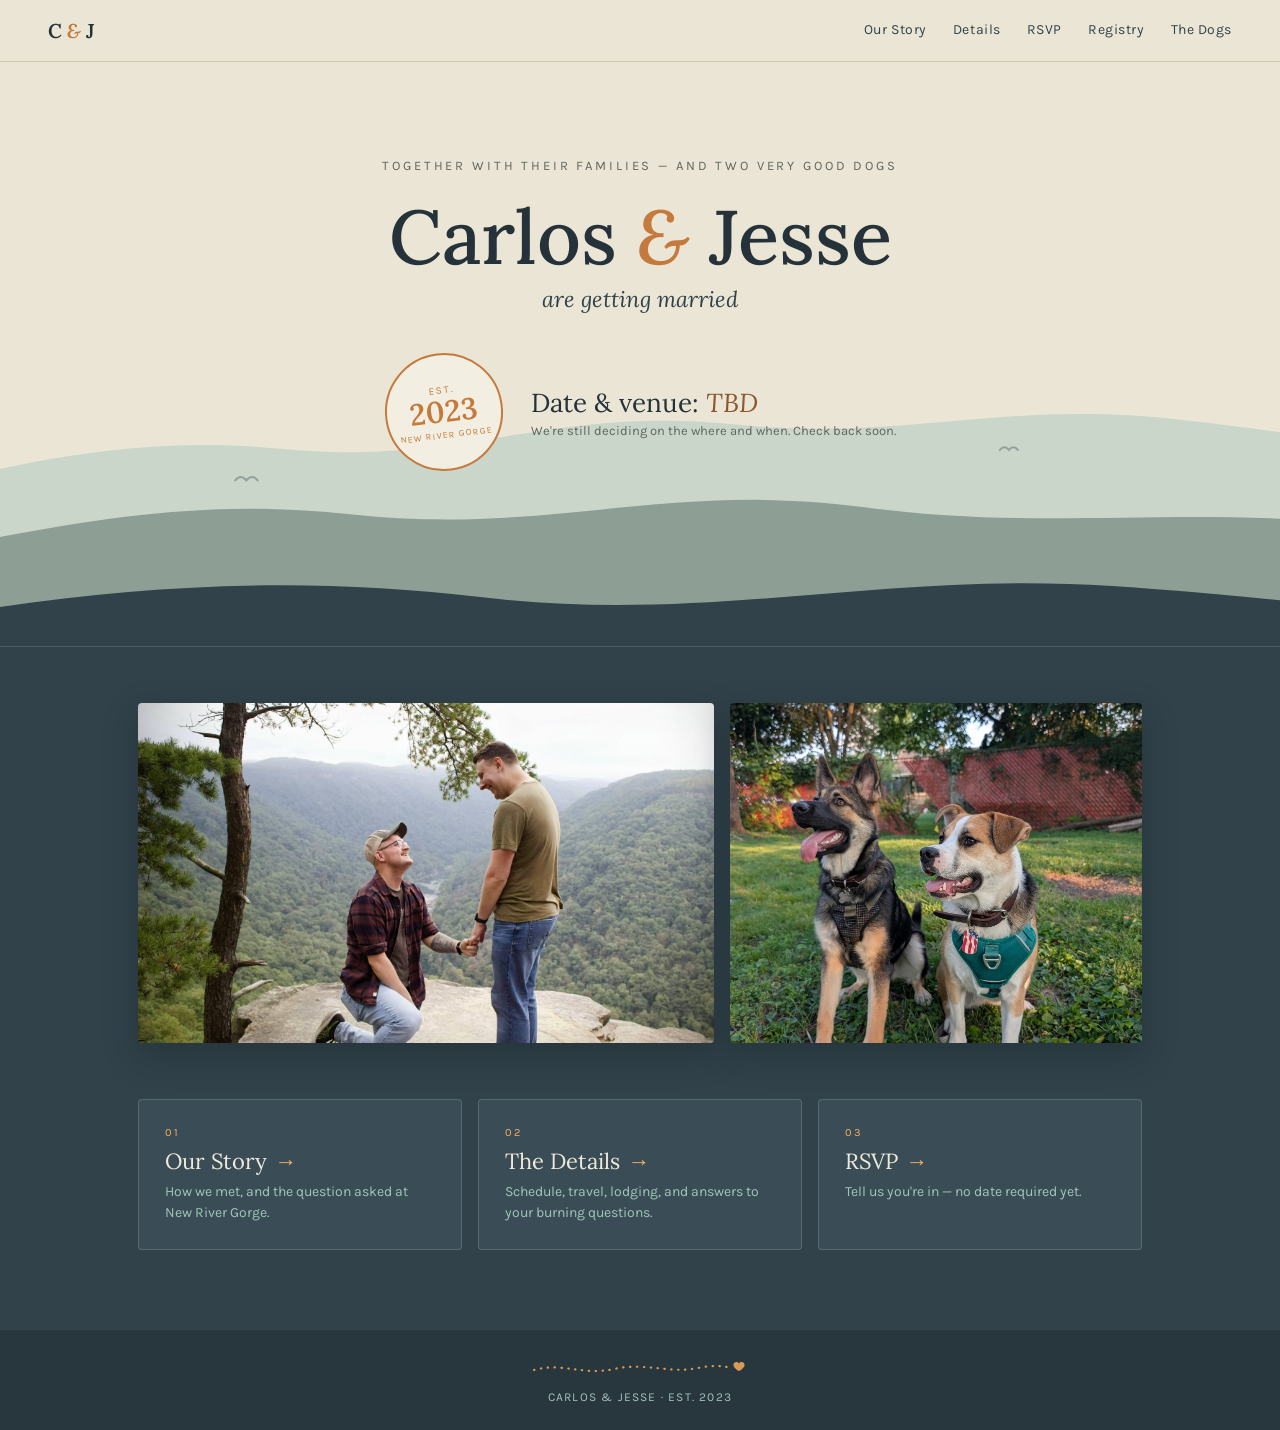
==== index.html @ 5aad77d0 "Initial commit: Carlos & Jesse wedding site Six static pages (Home, Our Story, Details, RSVP, Regist" ====
<!DOCTYPE html>
<html lang="en">
<head>
<meta charset="utf-8">
<meta name="viewport" content="width=device-width, initial-scale=1">
<title>Carlos &amp; Jesse — We're Getting Married</title>
<meta name="description" content="Carlos and Jesse are getting married! Date and venue coming soon — get the story, the details, and meet the dogs.">
<meta property="og:title" content="Carlos &amp; Jesse — We're Getting Married">
<meta property="og:description" content="Together with their families (and two very good dogs). Date &amp; venue: TBD — check back soon.">
<meta property="og:type" content="website">
<meta property="og:image" content="img/og.jpg">
<meta name="theme-color" content="#31424a">
<link rel="icon" type="image/svg+xml" href="favicon.svg">
<script>
document.documentElement.classList.add('js');
/* Splash intro: only on the first visit this session, never for
   reduced-motion users. Decided here, synchronously, so neither the page
   nor the splash flashes in the wrong order. */
(function(){
  try{
    var reduce = window.matchMedia && window.matchMedia('(prefers-reduced-motion: reduce)').matches;
    if(!reduce && !sessionStorage.getItem('cjSplash')) document.documentElement.classList.add('splash');
  }catch(e){/* privacy modes without sessionStorage: skip the splash */}
})();
</script>
<link rel="preconnect" href="https://fonts.googleapis.com">
<link rel="preconnect" href="https://fonts.gstatic.com" crossorigin>
<link href="https://fonts.googleapis.com/css2?family=Lora:ital,wght@0,400..700;1,400..700&family=Karla:wght@400..700&display=swap" rel="stylesheet">
<link rel="stylesheet" href="styles.css">
<style>
  /* ---- Hero ---- */
  .hero{position:relative;overflow:hidden;}
  .hero-range{position:absolute;inset:0;width:100%;height:100%;}
  .hero-inner{position:relative;text-align:center;padding:96px 24px 176px;}
  .hero-kicker{font-size:13px;letter-spacing:0.22em;text-transform:uppercase;color:var(--muted-strong);}
  .hero h1{
    font-family:Lora,serif;font-weight:500;font-size:clamp(3rem,11vw,76px);
    margin:24px 0 8px;line-height:1.05;
  }
  .hero h1 .amp{color:var(--copper);font-style:italic;}
  .hero-sub{font-family:Lora,serif;font-style:italic;font-size:clamp(1.1rem,4vw,22px);color:var(--spruce);}

  .hero-meta{display:flex;justify-content:center;align-items:center;gap:28px;margin-top:40px;flex-wrap:wrap;}
  .badge{
    width:118px;height:118px;border:2px solid var(--copper);border-radius:50%;
    display:flex;flex-direction:column;justify-content:center;align-items:center;
    transform:rotate(-7deg);color:var(--copper);background:#f2eee2;flex-shrink:0;
    animation:badge-float 5.5s ease-in-out infinite;
  }
  .badge .b-est{font-size:10px;letter-spacing:0.18em;}
  .badge .b-year{font-family:Lora,serif;font-size:30px;font-weight:600;line-height:1;}
  .badge .b-place{font-size:9px;letter-spacing:0.12em;margin-top:4px;}
  .hero-date{text-align:left;}
  .hero-date .d-main{font-family:Lora,serif;font-size:26px;}
  .hero-date .d-main .tbd{font-style:italic;color:var(--copper-text);}
  .hero-date .d-note{font-size:13px;color:var(--muted-strong);margin-top:4px;}

  @keyframes badge-float{
    0%,100%{transform:rotate(-7deg) translateY(0);}
    50%{transform:rotate(-7deg) translateY(-7px);}
  }

  /* Hero entrance */
  .rise{opacity:0;animation:rise-in .9s ease forwards;}
  .rise.d1{animation-delay:.05s;}
  .rise.d2{animation-delay:.18s;}
  .rise.d3{animation-delay:.31s;}
  .rise.d4{animation-delay:.44s;}
  @keyframes rise-in{from{opacity:0;transform:translateY(22px);}to{opacity:1;transform:none;}}

  /* ---- Photos on the dark band ---- */
  .home-dark{background:var(--spruce);padding:56px 0 80px;}
  .photo-row{
    display:grid;grid-template-columns:1.4fr 1fr;gap:16px;
    max-width:1100px;margin:0 auto;padding:0 48px;width:100%;position:relative;
  }
  .photo-row img{
    width:100%;height:340px;object-fit:cover;border-radius:4px;
    box-shadow:var(--shadow-card);display:block;
  }

  /* ---- Nav cards ---- */
  .navcards{
    display:grid;grid-template-columns:repeat(3,1fr);gap:16px;
    max-width:1100px;margin:0 auto;padding:56px 48px 0;width:100%;
  }
  .navcard{
    text-decoration:none;border-radius:4px;padding:26px;
    background:var(--spruce-card);border:1px solid var(--hairline-dark);
    transition:transform .28s ease, box-shadow .28s ease, border-color .28s ease;
  }
  .navcard:hover{transform:translateY(-4px);border-color:var(--copper-light);box-shadow:var(--shadow-card);}
  .navcard .n-num{font-size:11px;letter-spacing:0.18em;color:var(--copper-bright);}
  .navcard .n-title{font-family:Lora,serif;font-size:22px;margin:8px 0 6px;color:var(--ivory);display:flex;align-items:center;gap:8px;}
  .navcard .n-arrow{transition:transform .25s ease;color:var(--copper-bright);}
  .navcard:hover .n-arrow{transform:translateX(5px);}
  .navcard .n-body{font-size:14px;color:var(--seaglass);line-height:1.5;}

  /* ---- Splash intro (logo animation) ---- */
  #splash{display:none;}
  html.splash{overflow:hidden;}
  html.splash #splash{
    /* #eae4d3 = the video's sand as actually rendered (video color-space
       shifts it one shade from our #eae5d4). Matching it hides the frame
       edges when the video letterboxes on portrait screens. */
    display:flex;position:fixed;inset:0;z-index:200;background:#eae4d3;
    align-items:center;justify-content:center;transition:opacity .45s ease;
  }
  #splash.leaving{opacity:0;pointer-events:none;}
  #splash video{width:100%;height:100%;object-fit:contain;}
  #splash .skip{
    position:absolute;right:22px;bottom:18px;padding:8px 10px;cursor:pointer;
    font-family:Karla,sans-serif;font-size:12px;letter-spacing:0.14em;text-transform:uppercase;
    color:var(--muted-strong);background:none;border:none;
  }
  #splash .skip:hover{color:var(--copper-text);}
  /* Hold the hero entrance until the splash clears */
  html.splash .rise{animation-play-state:paused;}

  /* Two birds gliding in place just above the far ridge — fixed positions
     chosen well below the text block, so they can never cross the headline. */
  .bird{animation:bird-glide 16s ease-in-out infinite alternate;}
  .bird.b2{animation-duration:21s;animation-delay:-7s;}
  @keyframes bird-glide{
    from{transform:translate(0,0);}
    to{transform:translate(30px,-5px);}
  }

  @media (max-width:820px){
    .photo-row,.navcards{padding-left:24px;padding-right:24px;}
    .navcards{grid-template-columns:1fr;}
  }
  @media (max-width:640px){
    /* Pin the mountains to a fixed band at the bottom so the stacked
       badge + date always sit on clean sand, never on the ridges. */
    .hero-range{top:auto;height:380px;}
    .hero-inner{padding:64px 20px 190px;}
    .hero-date{text-align:center;}
    .photo-row{grid-template-columns:1fr;}
    .photo-row img{height:auto;aspect-ratio:4/3;}
  }
</style>
</head>
<body>
<div id="splash">
  <video id="splash-video" muted playsinline preload="auto" src="img/cj-splash.mp4" aria-hidden="true"></video>
  <button class="skip" id="splash-skip" type="button">Skip intro</button>
</div>
<div class="page">

  <nav class="site-nav">
    <a class="brand" href="index.html">C&nbsp;<span class="brand-amp">&amp;</span>&nbsp;J</a>
    <div class="nav-links">
      <a href="story.html">Our Story</a>
      <a href="details.html">Details</a>
      <a href="rsvp.html">RSVP</a>
      <a href="registry.html">Registry</a>
      <a href="dogs.html">The Dogs</a>
    </div>
  </nav>

  <div class="hero">
    <svg class="hero-range" viewBox="0 0 1440 520" preserveAspectRatio="xMidYMax slice" aria-hidden="true">
      <rect width="1440" height="520" fill="#eae5d4"></rect>
      <path data-depth="0.10" d="M0 400 C140 362 260 330 400 344 C560 360 640 306 800 322 C960 338 1040 300 1200 318 C1320 331 1390 348 1440 344 L1440 520 L0 520 Z" fill="#a3c4bc" opacity="0.45"></path>
      <g fill="none" stroke="#31424a" stroke-width="1.8" stroke-linecap="round" opacity="0.35">
        <path class="bird b1" d="M360 372 q5 -6 10 0 q5 -6 10 0"></path>
        <path class="bird b2" d="M1040 345 q4 -5 8 0 q4 -5 8 0"></path>
      </g>
      <path data-depth="0.05" d="M0 452 C170 420 300 384 460 402 C640 422 740 372 920 396 C1100 420 1220 388 1440 420 L1440 520 L0 520 Z" fill="#5c7268" opacity="0.55"></path>
      <path d="M0 512 C200 470 380 452 580 476 C780 500 940 452 1140 466 C1290 476 1390 492 1440 488 L1440 520 L0 520 Z" fill="#31424a"></path>
    </svg>
    <header class="hero-inner">
      <div class="hero-kicker rise d1">Together with their families — and two very good dogs</div>
      <h1 class="rise d2">Carlos <span class="amp">&amp;</span> Jesse</h1>
      <div class="hero-sub rise d3">are getting married</div>
      <div class="hero-meta rise d4">
        <div class="badge">
          <div class="b-est">EST.</div>
          <div class="b-year">2023</div>
          <div class="b-place">NEW RIVER GORGE</div>
        </div>
        <div class="hero-date">
          <div class="d-main">Date &amp; venue: <span class="tbd">TBD</span></div>
          <div class="d-note">We're still deciding on the where and when. Check back soon.</div>
        </div>
      </div>
    </header>
  </div>

  <div class="home-dark">
    <div class="photo-row reveal-stagger">
      <img src="img/home-proposal.jpg" alt="The proposal at New River Gorge" width="1600" height="1066" loading="lazy">
      <img src="img/home-ella-lily.jpg" alt="Ella and Lily in the backyard" width="1600" height="2125" loading="lazy">
    </div>
    <div class="navcards reveal-stagger">
      <a class="navcard" href="story.html">
        <div class="n-num">01</div>
        <div class="n-title">Our Story <span class="n-arrow" aria-hidden="true">&rarr;</span></div>
        <div class="n-body">How we met, and the question asked at New River Gorge.</div>
      </a>
      <a class="navcard" href="details.html">
        <div class="n-num">02</div>
        <div class="n-title">The Details <span class="n-arrow" aria-hidden="true">&rarr;</span></div>
        <div class="n-body">Schedule, travel, lodging, and answers to your burning questions.</div>
      </a>
      <a class="navcard" href="rsvp.html">
        <div class="n-num">03</div>
        <div class="n-title">RSVP <span class="n-arrow" aria-hidden="true">&rarr;</span></div>
        <div class="n-body">Tell us you're in — no date required yet.</div>
      </a>
    </div>
  </div>

  <footer class="site-footer">
    <svg class="foot-trail" viewBox="0 0 220 26" aria-hidden="true">
      <path d="M4 16 C34 8 52 22 84 15 C116 8 138 20 168 14 C182 11 190 12 197 13" fill="none" stroke="#d99a55" stroke-width="2.2" stroke-dasharray="0.4 6.5" stroke-linecap="round"></path>
      <path d="M209 9.5 c-1.9-2.7 -5.6-1.5 -5.6 1.4 c0 2.3 3.1 4.6 5.6 6.2 c2.5-1.6 5.6-3.9 5.6-6.2 c0-2.9 -3.7-4.1 -5.6-1.4 z" fill="#d99a55"></path>
    </svg>
    <div>CARLOS &amp; JESSE · EST. 2023</div>
  </footer>

</div>
<script src="script.js"></script>
<script>
/* Splash intro controller. The video fades itself out to plain sand at the
   end, so dismissal is a quick overlay fade straight into the hero rise-in.
   Every failure path (autoplay blocked, slow load, decode error) dismisses
   immediately — the splash can only ever delay the page when it is actually
   playing. */
(function () {
  "use strict";
  var root = document.documentElement;
  var splash = document.getElementById("splash");
  if (!root.classList.contains("splash")) { if (splash) splash.remove(); return; }
  var video = document.getElementById("splash-video");
  var done = false;
  function dismiss() {
    if (done) return;
    done = true;
    try { sessionStorage.setItem("cjSplash", "1"); } catch (e) {}
    splash.classList.add("leaving");
    root.classList.remove("splash");   // releases the paused hero entrance
    setTimeout(function () { splash.remove(); }, 500);
  }
  document.getElementById("splash-skip").addEventListener("click", dismiss);
  splash.addEventListener("click", dismiss);
  document.addEventListener("keydown", function (e) {
    if (!done && (e.key === "Escape" || e.key === "Enter" || e.key === " ")) dismiss();
  });
  video.addEventListener("ended", dismiss);
  video.addEventListener("error", dismiss);
  var p = video.play();
  if (p && p.catch) p.catch(dismiss);                      // autoplay blocked
  setTimeout(function () { if (video.currentTime === 0) dismiss(); }, 3000); // never started
  setTimeout(dismiss, 12000);                              // absolute failsafe
})();
</script>
<script>
/* Gentle hero parallax: the two back mountain layers drift up a touch as
   you scroll. Skipped for reduced-motion users. */
(function () {
  "use strict";
  if (window.matchMedia && window.matchMedia("(prefers-reduced-motion: reduce)").matches) return;
  var layers = Array.prototype.slice.call(document.querySelectorAll(".hero-range path[data-depth]"));
  if (!layers.length) return;
  var hero = document.querySelector(".hero");
  var ticking = false;
  function update() {
    ticking = false;
    var sy = window.scrollY || 0;
    if (sy > hero.offsetHeight) return;   // hero off-screen, nothing to do
    layers.forEach(function (p) {
      p.style.transform = "translateY(" + (-sy * parseFloat(p.dataset.depth)) + "px)";
    });
  }
  window.addEventListener("scroll", function () {
    if (!ticking) { ticking = true; requestAnimationFrame(update); }
  }, { passive: true });
})();
</script>
</body>
</html>
---- styles.css ----
/* =====================================================================
   Carlos & Jesse — shared styles
   One source of truth for the palette, navigation, footer and the
   recurring pieces (intro headers, mountain dividers, cards, buttons).
   Page-specific styles live in each page's own <style> block.
   ===================================================================== */

:root{
  /* Wedding colors */
  --spruce:#31424a;      /* Spruce   */
  --seaglass:#a3c4bc;    /* Seaglass */
  --ivory:#efe9da;       /* Ivory    */
  --copper:#c47a3d;      /* Copper   */

  /* Accessible text variants (WCAG AA ≥4.5:1, verified):
     --copper-text  4.67:1 on sand / 5.35:1 on cards — small copper type on light bg
     --muted-strong 4.68:1 on sand — small gray notes
     --copper-bright 4.77:1 on spruce-card — small copper type on dark cards
     True --copper stays for borders, badges and large display type. */
  --copper-text:#8d582c;
  --muted-strong:#60665e;
  --copper-bright:#f7b061;

  /* Supporting tints & neutrals */
  --copper-light:#d99a55;   /* copper on dark backgrounds */
  --spruce-dark:#28363d;    /* footer */
  --spruce-card:#3a4d56;    /* cards on the dark section */
  --pine:#5c7268;           /* deep seaglass */
  --sand:#eae5d4;           /* page background */
  --sand-card:#f7f4ea;      /* light cards */
  --ink:#253239;
  --ink-soft:#47534e;
  --muted:#6d746b;
  --line:#d0c9b2;           /* light hairline */
  --line-2:#d7d0ba;         /* light card border */
  --line-input:#c6bfa6;
  --hairline-dark:rgba(163,196,188,0.25);

  --shadow-card:0 12px 32px rgba(20,30,35,0.35);
}

*{box-sizing:border-box;}

html{scroll-behavior:smooth;}

body{
  margin:0;
  background:var(--sand);
  color:var(--ink);
  font-family:Karla,-apple-system,BlinkMacSystemFont,"Segoe UI",sans-serif;
  -webkit-font-smoothing:antialiased;
}

a{color:var(--spruce);}
a:hover{color:var(--copper);}

.page{min-height:100vh;display:flex;flex-direction:column;}

/* ---- Navigation (sticky, frosted) ---- */
.site-nav{
  display:flex;justify-content:space-between;align-items:center;
  gap:16px;padding:18px 48px;border-bottom:1px solid var(--line);
  flex-wrap:wrap;position:sticky;top:0;z-index:50;
  background:rgba(234,229,212,0.88);
  -webkit-backdrop-filter:blur(8px);backdrop-filter:blur(8px);
}
.brand{
  font-family:Lora,serif;font-size:20px;font-weight:600;
  text-decoration:none;color:var(--ink);white-space:nowrap;
}
/* Echo of the hero headline's copper italic ampersand (brand mark —
   logo text is exempt from WCAG contrast requirements). */
.brand .brand-amp{color:var(--copper);font-style:italic;}
.brand:hover{color:var(--ink);}
.nav-links{display:flex;gap:26px;font-size:14px;letter-spacing:0.04em;flex-wrap:wrap;}
.nav-links a{position:relative;text-decoration:none;padding-bottom:3px;}
.nav-links a::after{
  content:"";position:absolute;left:0;right:0;bottom:0;height:2px;
  background:var(--copper);transform:scaleX(0);transform-origin:center;
  transition:transform .25s ease;
}
.nav-links a:hover::after{transform:scaleX(1);}
.nav-links a.active{color:var(--copper);font-weight:700;}
.nav-links a.active::after{transform:scaleX(1);}

/* ---- Intro header (interior pages) ---- */
.intro{text-align:center;padding:72px 24px 48px;}
.intro.tight{padding-bottom:32px;}
.eyebrow{font-size:12px;letter-spacing:0.22em;text-transform:uppercase;color:var(--copper-text);}
.eyebrow.on-dark{color:var(--copper-light);}
.intro h1{
  font-family:Lora,serif;font-weight:500;font-size:clamp(2.1rem,8vw,52px);
  margin:14px 0 10px;line-height:1.08;
}
.subtitle{font-family:Lora,serif;font-style:italic;font-size:18px;color:var(--muted-strong);}

/* ---- Section headings ---- */
.h-serif{font-family:Lora,serif;font-weight:500;}

/* ---- Width wrappers ---- */
.wrap{width:100%;margin:0 auto;padding:0 24px;}
.wrap-1100{max-width:1100px;}
.wrap-900{max-width:900px;}
.wrap-820{max-width:820px;}
.wrap-680{max-width:680px;}
.wrap-560{max-width:560px;}

/* ---- Mountain-range divider ---- */
.range{display:block;width:100%;height:120px;margin-bottom:-1px;}

/* ---- Dark (spruce) section ---- */
.dark{background:var(--spruce);}
/* Pages whose dark section grows to fill the viewport: center the content
   in the space instead of leaving a large empty void beneath it. */
.dark-center{display:flex;flex-direction:column;justify-content:center;}

/* ---- Cards ---- */
.card{
  border-radius:4px;background:var(--sand-card);border:1px solid var(--line-2);
  transition:transform .28s ease, box-shadow .28s ease, border-color .28s ease;
}
.card-pad{padding:26px;}
.card-eyebrow{font-size:11px;letter-spacing:0.18em;color:var(--copper-text);}
.card-title{font-family:Lora,serif;font-size:24px;margin:8px 0 6px;line-height:1.25;}
.card-body{font-size:14px;line-height:1.55;color:var(--muted-strong);}

/* Lift interactive cards on hover */
.card.hoverable:hover{transform:translateY(-4px);box-shadow:var(--shadow-card);border-color:var(--copper);}

/* ---- Buttons ---- */
.btn{
  display:inline-block;font-family:Karla,sans-serif;font-size:15px;cursor:pointer;
  border-radius:3px;padding:12px 18px;border:1px solid var(--line-input);
  background:transparent;color:var(--ink-soft);
  transition:background .2s ease, color .2s ease, border-color .2s ease, transform .08s ease;
}
.btn:active{transform:translateY(1px);}
.btn-primary{
  border:none;background:var(--spruce);color:var(--ivory);
  font-weight:700;letter-spacing:0.08em;padding:14px 18px;
}
.btn-primary:hover{background:#24333b;color:var(--ivory);}

/* ---- Footer ---- */
.site-footer{
  margin-top:auto;text-align:center;padding:24px 28px 26px;
  background:var(--spruce-dark);color:var(--seaglass);
  font-size:12px;letter-spacing:0.1em;
}
.foot-trail{display:block;width:220px;height:26px;margin:0 auto 10px;}

/* ---- Scroll-reveal ----
   Hidden states only apply when JS has stamped <html class="js">, so a
   no-JS visitor sees everything immediately instead of blank sections. */
html.js .reveal{opacity:0;transform:translateY(20px);transition:opacity .7s ease, transform .7s ease;}
html.js .reveal.is-visible{opacity:1;transform:none;}
/* Stagger helper: children reveal one after another */
html.js .reveal-stagger > *{opacity:0;transform:translateY(20px);transition:opacity .6s ease, transform .6s ease;}
html.js .reveal-stagger.is-visible > *{opacity:1;transform:none;}
html.js .reveal-stagger.is-visible > *:nth-child(2){transition-delay:.08s;}
html.js .reveal-stagger.is-visible > *:nth-child(3){transition-delay:.16s;}
html.js .reveal-stagger.is-visible > *:nth-child(4){transition-delay:.24s;}
html.js .reveal-stagger.is-visible > *:nth-child(5){transition-delay:.32s;}

/* ---- Keyboard focus ---- */
:focus-visible{outline:2px solid var(--copper);outline-offset:3px;border-radius:2px;}

/* ---- Cross-page transitions (progressive enhancement) ---- */
@view-transition{navigation:auto;}
@media (prefers-reduced-motion: reduce){
  @view-transition{navigation:none;}
}

/* ---- Mobile ---- */
@media (max-width:640px){
  .site-nav{padding:14px 20px;gap:12px;}
  .nav-links{gap:16px;}
  .intro{padding:48px 20px 32px;}
}

/* ---- Reduced motion ---- */
@media (prefers-reduced-motion: reduce){
  html{scroll-behavior:auto;}
  .reveal,.reveal-stagger > *{opacity:1 !important;transform:none !important;}
  *,*::before,*::after{
    animation-duration:0.001ms !important;animation-iteration-count:1 !important;
    transition-duration:0.001ms !important;
  }
}
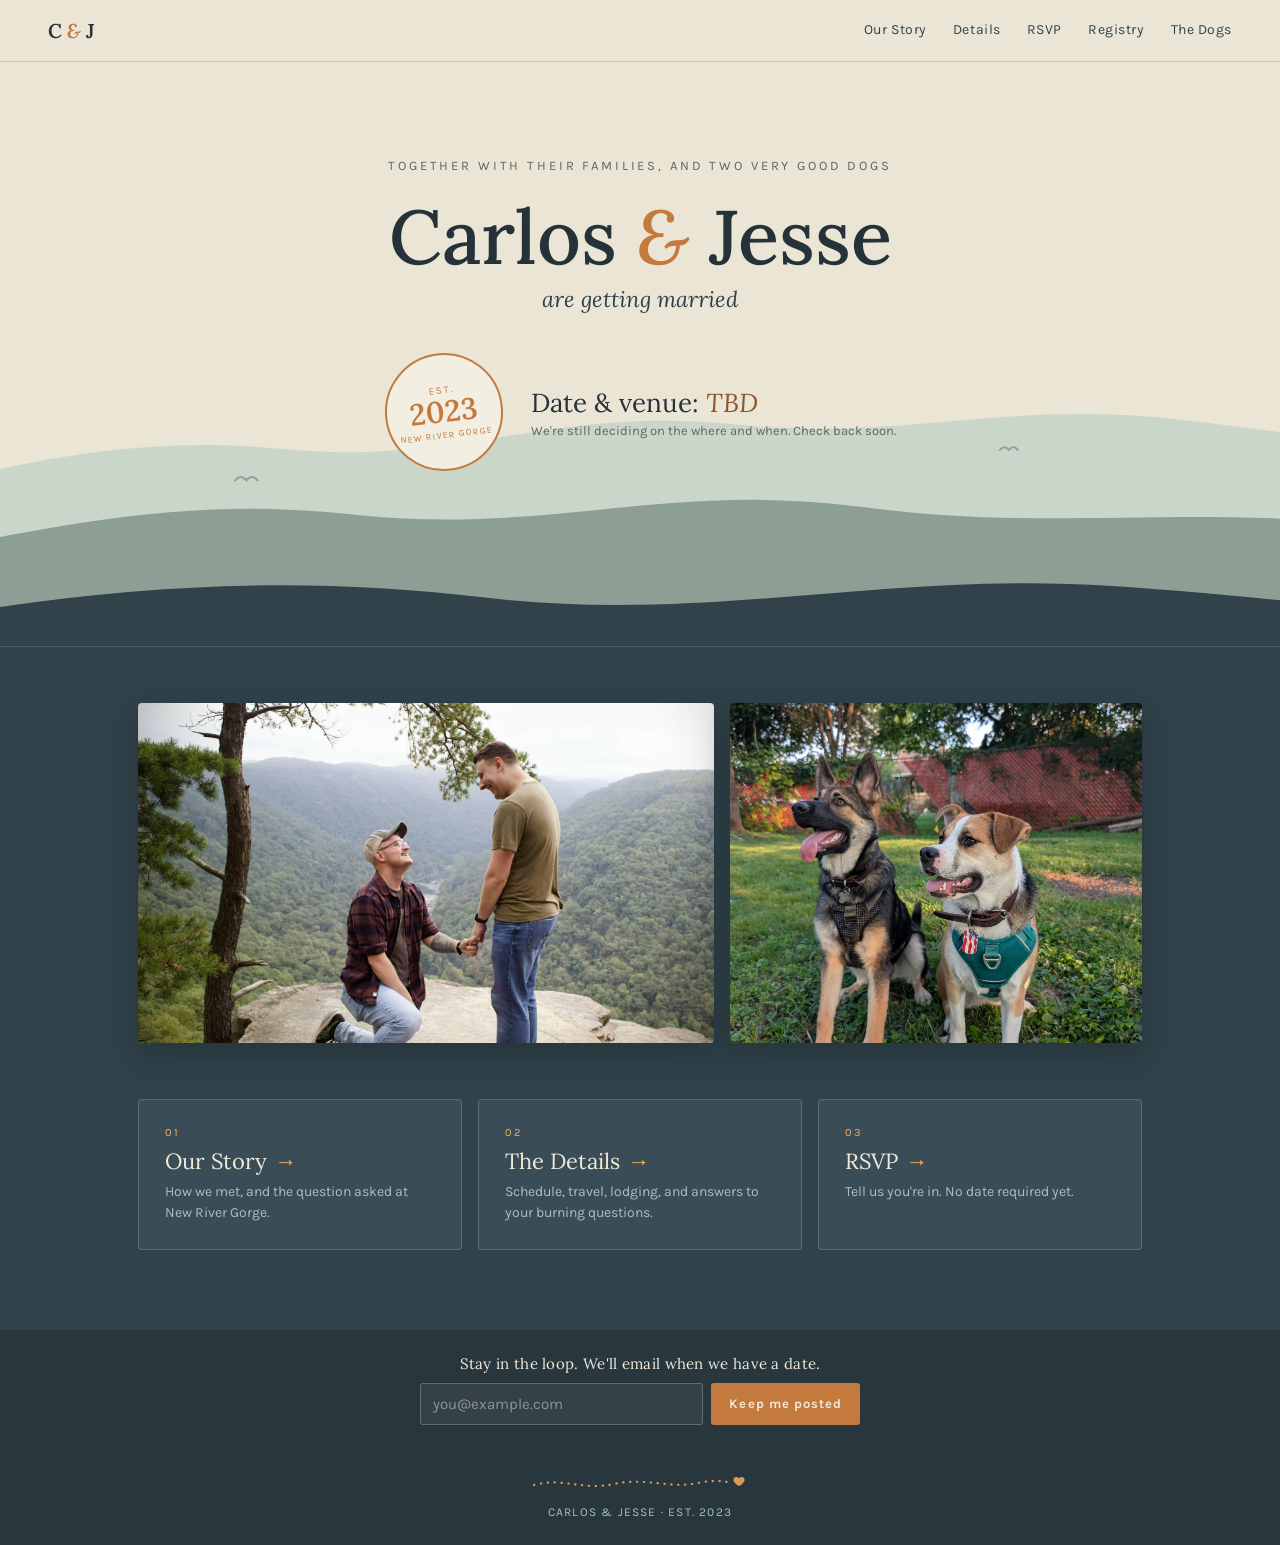
==== commit d04e4dcd: "Add footer email updates signup and tighten site copy - New /api/subscribe + /api/subscribers Pages " ====
--- a/index.html
+++ b/index.html
@@ -3,12 +3,12 @@
 <head>
 <meta charset="utf-8">
 <meta name="viewport" content="width=device-width, initial-scale=1">
-<title>Carlos &amp; Jesse — We're Getting Married</title>
-<meta name="description" content="Carlos and Jesse are getting married! Date and venue coming soon — get the story, the details, and meet the dogs.">
-<meta property="og:title" content="Carlos &amp; Jesse — We're Getting Married">
-<meta property="og:description" content="Together with their families (and two very good dogs). Date &amp; venue: TBD — check back soon.">
+<title>Carlos &amp; Jesse: We're Getting Married</title>
+<meta name="description" content="Carlos and Jesse are getting married! Date and venue coming soon. Get the story, the details, and meet the dogs.">
+<meta property="og:title" content="Carlos &amp; Jesse: We're Getting Married">
+<meta property="og:description" content="Together with their families (and two very good dogs). Date &amp; venue: TBD, so check back soon.">
 <meta property="og:type" content="website">
-<meta property="og:image" content="img/og.jpg">
+<meta property="og:image" content="https://wedding-site-az4.pages.dev/img/og.jpg">
 <meta name="theme-color" content="#31424a">
 <link rel="icon" type="image/svg+xml" href="favicon.svg">
 <script>
@@ -171,7 +171,7 @@
       <path d="M0 512 C200 470 380 452 580 476 C780 500 940 452 1140 466 C1290 476 1390 492 1440 488 L1440 520 L0 520 Z" fill="#31424a"></path>
     </svg>
     <header class="hero-inner">
-      <div class="hero-kicker rise d1">Together with their families — and two very good dogs</div>
+      <div class="hero-kicker rise d1">Together with their families, and two very good dogs</div>
       <h1 class="rise d2">Carlos <span class="amp">&amp;</span> Jesse</h1>
       <div class="hero-sub rise d3">are getting married</div>
       <div class="hero-meta rise d4">
@@ -207,12 +207,25 @@
       <a class="navcard" href="rsvp.html">
         <div class="n-num">03</div>
         <div class="n-title">RSVP <span class="n-arrow" aria-hidden="true">&rarr;</span></div>
-        <div class="n-body">Tell us you're in — no date required yet.</div>
+        <div class="n-body">Tell us you're in. No date required yet.</div>
       </a>
     </div>
   </div>
 
   <footer class="site-footer">
+    <form id="subscribe-form" class="footer-signup" novalidate>
+      <div class="fs-label">Stay in the loop. We'll email when we have a date.</div>
+      <div class="fs-row">
+        <input type="email" name="email" aria-label="Email address" placeholder="you@example.com" autocomplete="email">
+        <button type="submit" class="fs-submit">Keep me posted</button>
+      </div>
+      <div class="hp" aria-hidden="true">
+        <label>Leave this field empty
+          <input name="website" type="text" tabindex="-1" autocomplete="off">
+        </label>
+      </div>
+      <div class="fs-msg" role="status" aria-live="polite"></div>
+    </form>
     <svg class="foot-trail" viewBox="0 0 220 26" aria-hidden="true">
       <path d="M4 16 C34 8 52 22 84 15 C116 8 138 20 168 14 C182 11 190 12 197 13" fill="none" stroke="#d99a55" stroke-width="2.2" stroke-dasharray="0.4 6.5" stroke-linecap="round"></path>
       <path d="M209 9.5 c-1.9-2.7 -5.6-1.5 -5.6 1.4 c0 2.3 3.1 4.6 5.6 6.2 c2.5-1.6 5.6-3.9 5.6-6.2 c0-2.9 -3.7-4.1 -5.6-1.4 z" fill="#d99a55"></path>
--- a/styles.css
+++ b/styles.css
@@ -149,6 +149,46 @@
 }
 .foot-trail{display:block;width:220px;height:26px;margin:0 auto 10px;}
 
+/* ---- Footer email-updates signup ----
+   Lives inside the dark spruce footer. Email input + button on one row,
+   stacking on narrow screens. Light-on-dark to sit on --spruce-dark. */
+.footer-signup{max-width:440px;margin:0 auto 22px;}
+.footer-signup .fs-label{
+  font-family:Lora,serif;font-size:15px;letter-spacing:0.02em;
+  color:var(--ivory);margin-bottom:10px;text-transform:none;
+}
+.footer-signup .fs-row{display:flex;gap:8px;}
+.footer-signup input[type="email"]{
+  flex:1;min-width:0;font-family:Karla,sans-serif;font-size:15px;letter-spacing:normal;
+  padding:11px 12px;border-radius:3px;color:var(--ivory);
+  border:1px solid rgba(163,196,188,0.35);background:rgba(255,255,255,0.06);
+  transition:border-color .2s ease, box-shadow .2s ease;
+}
+.footer-signup input[type="email"]::placeholder{color:rgba(239,233,218,0.5);}
+.footer-signup input[type="email"]:focus{
+  outline:none;border-color:var(--copper);box-shadow:0 0 0 3px rgba(196,122,61,0.22);
+}
+.footer-signup .fs-submit{
+  flex:none;padding:11px 18px;font-family:Karla,sans-serif;font-size:13px;font-weight:700;
+  letter-spacing:0.08em;border:none;border-radius:3px;cursor:pointer;
+  background:var(--copper);color:var(--ivory);
+  transition:background .2s ease, transform .08s ease;
+}
+.footer-signup .fs-submit:hover{background:var(--copper-light);}
+.footer-signup .fs-submit:active{transform:translateY(1px);}
+.footer-signup .fs-submit[disabled]{opacity:0.65;cursor:wait;}
+.footer-signup .fs-msg{
+  min-height:1em;margin-top:9px;font-size:13px;letter-spacing:0.02em;text-align:center;
+}
+.footer-signup .fs-msg.fs-error{color:var(--copper-light);}
+.footer-signup .fs-msg.fs-ok{color:var(--seaglass);}
+@media (max-width:420px){
+  .footer-signup .fs-row{flex-direction:column;}
+}
+/* Honeypot: invisible to people, irresistible to bots. */
+.footer-signup .hp{position:absolute;left:-9999px;top:-9999px;height:1px;width:1px;overflow:hidden;}
+.footer-signup .is-hidden{display:none;}
+
 /* ---- Scroll-reveal ----
    Hidden states only apply when JS has stamped <html class="js">, so a
    no-JS visitor sees everything immediately instead of blank sections. */
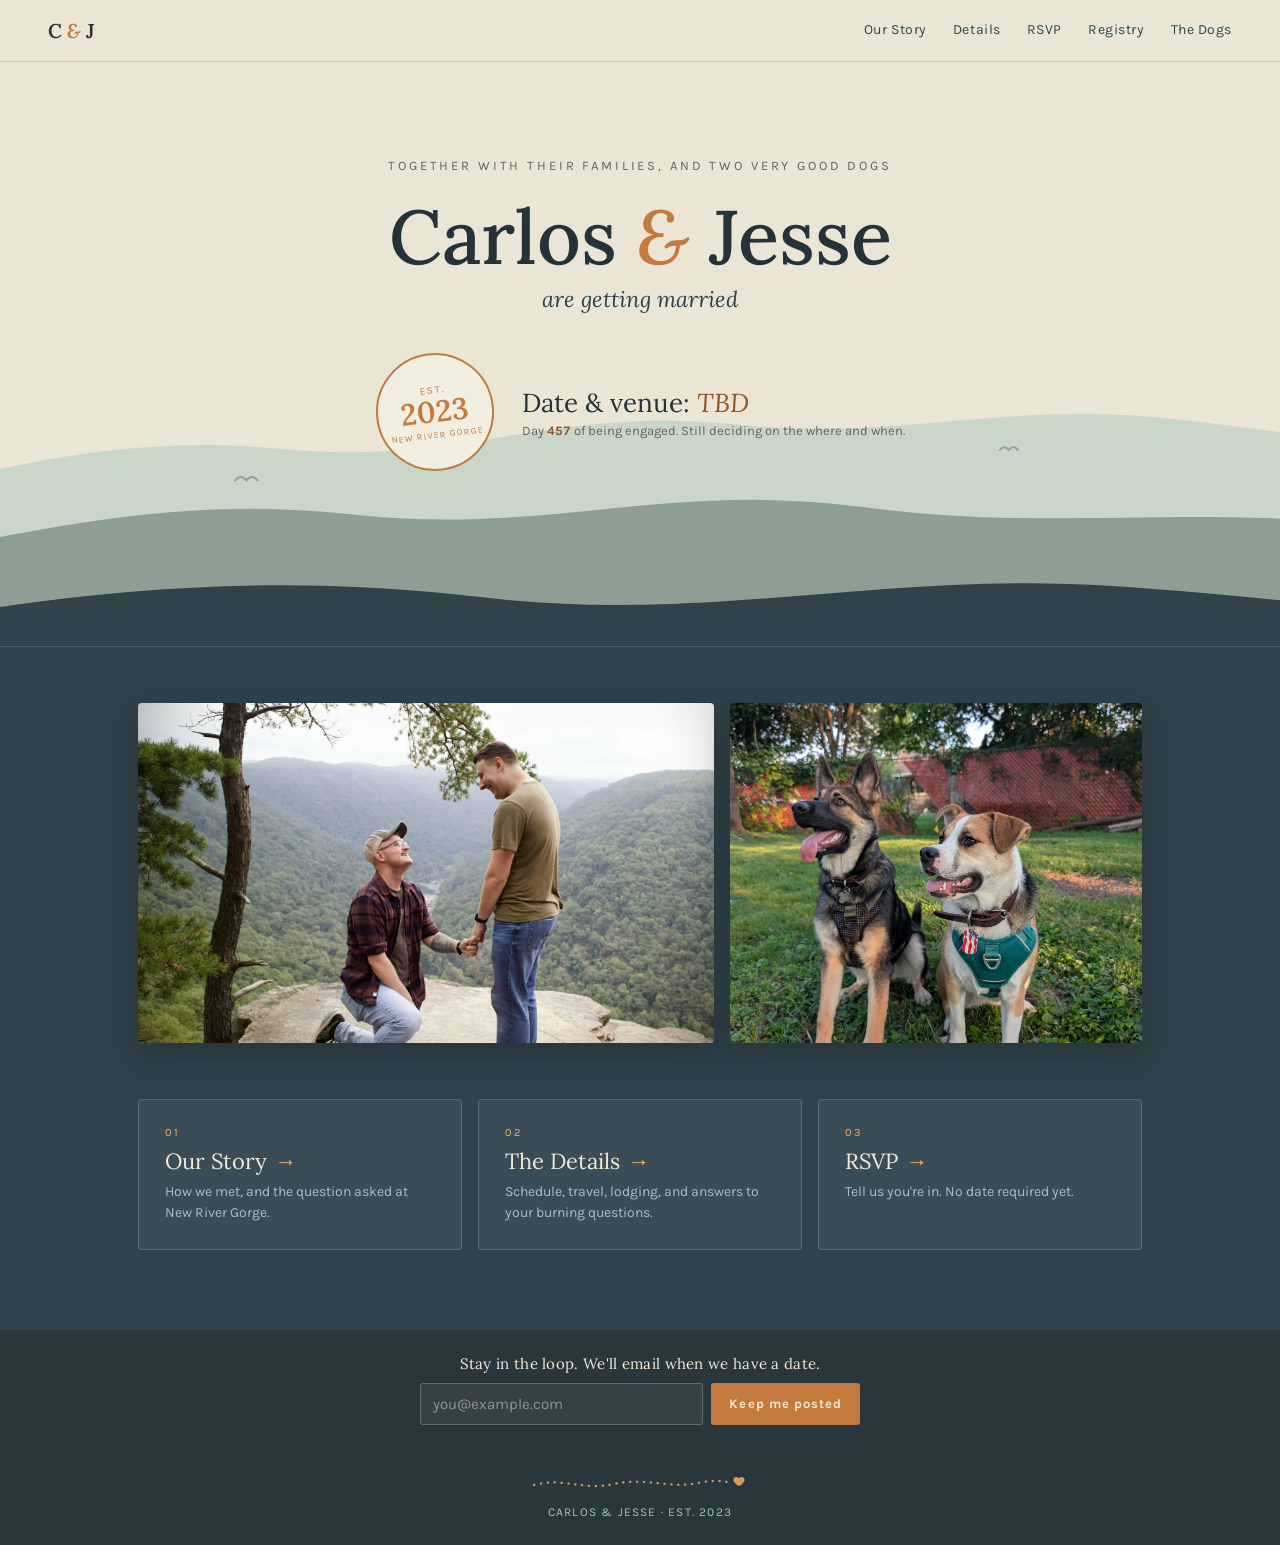
==== commit 99791fbe: "Stage 1: RSVP email field, engaged-day counter, 404 page - Optional email on the RSVP form, validate" ====
--- a/index.html
+++ b/index.html
@@ -54,6 +54,7 @@
   .hero-date .d-main{font-family:Lora,serif;font-size:26px;}
   .hero-date .d-main .tbd{font-style:italic;color:var(--copper-text);}
   .hero-date .d-note{font-size:13px;color:var(--muted-strong);margin-top:4px;}
+  .hero-date .d-note .day-n{color:var(--copper-text);font-weight:700;font-variant-numeric:tabular-nums;}
 
   @keyframes badge-float{
     0%,100%{transform:rotate(-7deg) translateY(0);}
@@ -182,7 +183,7 @@
         </div>
         <div class="hero-date">
           <div class="d-main">Date &amp; venue: <span class="tbd">TBD</span></div>
-          <div class="d-note">We're still deciding on the where and when. Check back soon.</div>
+          <div class="d-note" id="engaged-note">We're still deciding on the where and when. Check back soon.</div>
         </div>
       </div>
     </header>
@@ -270,6 +271,49 @@
 })();
 </script>
 <script>
+/* "Day N of being engaged" — counts from the proposal, Sep 6 2025 (day 1).
+   The static sentence in the HTML stays as the no-JS fallback. The number
+   ticks up when the hero settles; reduced-motion users get it instantly. */
+(function () {
+  "use strict";
+  var note = document.getElementById("engaged-note");
+  if (!note) return;
+  var MS_DAY = 86400000;
+  var start = new Date(2025, 8, 6);           // Sep 6 2025, local midnight
+  var now = new Date();
+  var today = new Date(now.getFullYear(), now.getMonth(), now.getDate());
+  var n = Math.floor((today - start) / MS_DAY) + 1;
+  if (n < 1) return;                          // clock set before the proposal: keep fallback
+
+  note.innerHTML = 'Day <span class="day-n"></span> of being engaged. ' +
+                   "Still deciding on the where and when.";
+  var numEl = note.querySelector(".day-n");
+  numEl.textContent = n;
+
+  var reduce = window.matchMedia && window.matchMedia("(prefers-reduced-motion: reduce)").matches;
+  if (reduce || n < 30) return;
+
+  // Tick the last stretch of days once the hero has risen into place.
+  var meta = document.querySelector(".hero-meta");
+  var ticked = false;
+  function tick() {
+    if (ticked) return;
+    ticked = true;
+    var from = n - 30, t0 = null, DUR = 900;
+    function step(ts) {
+      if (t0 === null) t0 = ts;
+      var p = Math.min(1, (ts - t0) / DUR);
+      p = 1 - Math.pow(1 - p, 3);             // ease-out
+      numEl.textContent = Math.round(from + (n - from) * p);
+      if (p < 1) requestAnimationFrame(step);
+    }
+    requestAnimationFrame(step);
+  }
+  if (meta) meta.addEventListener("animationend", tick, { once: true });
+  setTimeout(tick, 14000);                    // fallback: splash worst-case + rise
+})();
+</script>
+<script>
 /* Gentle hero parallax: the two back mountain layers drift up a touch as
    you scroll. Skipped for reduced-motion users. */
 (function () {
